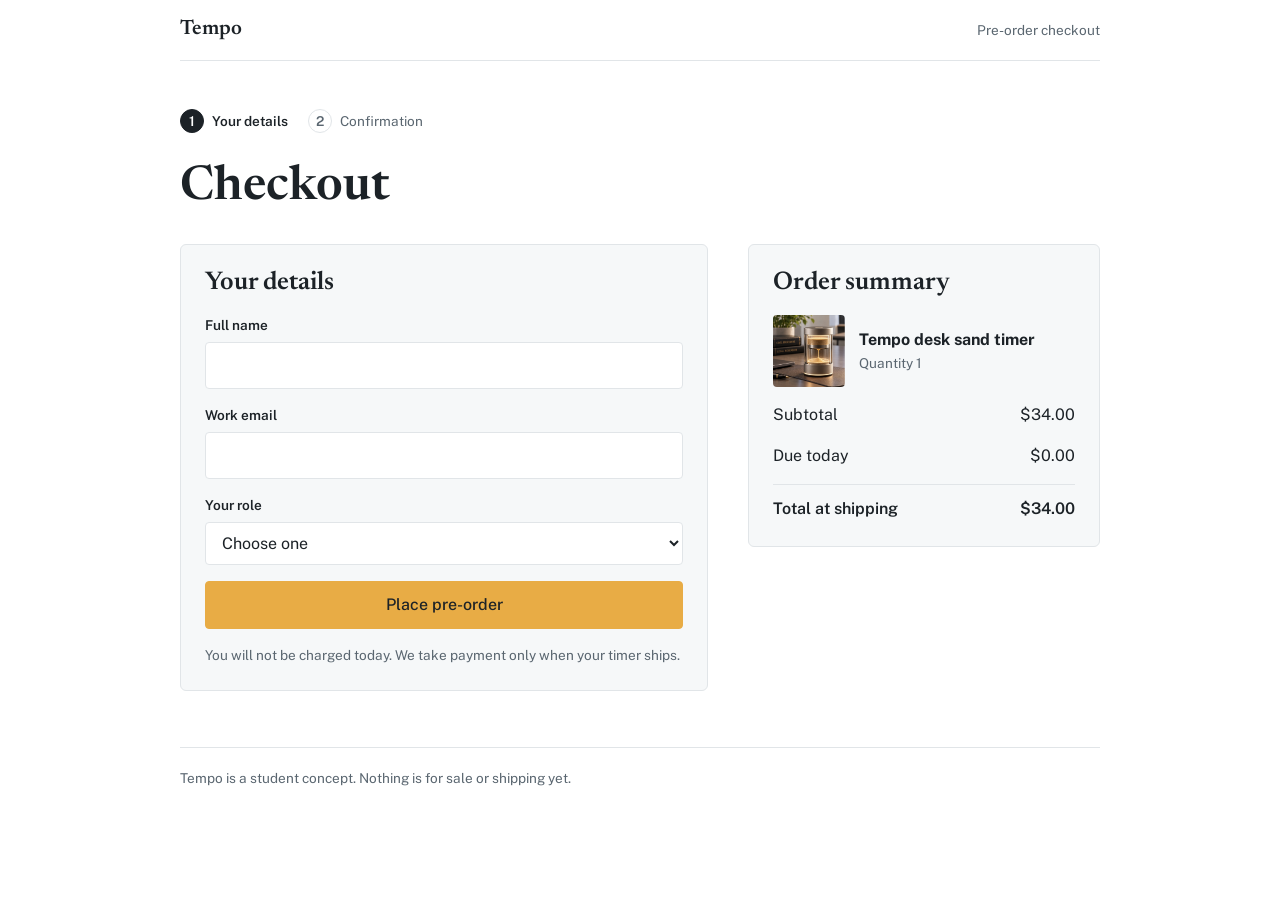
==== checkout.html @ 4ef8186d "Add files via upload" ====
<!doctype html>
<html lang="en">
<head>
<meta charset="utf-8">
<meta name="viewport" content="width=device-width, initial-scale=1">
<meta name="robots" content="noindex">
<title>Checkout | Tempo</title>
<link rel="icon" href="favicon.svg" type="image/svg+xml">
<link rel="stylesheet" href="https://fonts.googleapis.com/css2?family=Newsreader:wght@500;600&family=Public+Sans:wght@400;500;600&display=swap">
<link rel="stylesheet" href="styles.css">
<!-- ANALYTICS: paste your analytics snippet here. -->
</head>
<body data-page="checkout">
<div class="col">
  <nav>
    <a class="brand" href="index.html">Tempo</a>
    <span class="small">Pre-order checkout</span>
  </nav>

  <main class="tight">
    <ol class="progress" aria-label="Progress"><li data-n="1" aria-current="step">Your details</li><li data-n="2">Confirmation</li></ol>
    <h1 data-focus tabindex="-1">Checkout</h1>
    <div class="checkout">
      <form class="card" id="orderForm" novalidate>
        <h2>Your details</h2>
        <div class="field"><label for="name">Full name</label><input type="text" id="name" autocomplete="name" required></div>
        <div class="field"><label for="email">Work email</label><input type="email" id="email" autocomplete="email" required></div>
        <div class="field"><label for="role">Your role</label>
          <select id="role" required>
            <option value="">Choose one</option>
            <option>Paralegal</option>
            <option>Legal assistant</option>
            <option>Attorney</option>
            <option>Other law firm staff</option>
            <option>Something else</option>
          </select>
        </div>
        <p class="err" id="formErr" role="alert" hidden>Please fill in every field with a valid email.</p>
        <button class="btn" type="submit">Place pre-order</button>
        <p class="small">You will not be charged today. We take payment only when your timer ships.</p>
      </form>
      <aside class="summary" aria-label="Order summary">
        <h2>Order summary</h2>
        <div class="item"><img src="tempo-hero.jpg" width="72" height="72" alt=""><div><strong>Tempo desk sand timer</strong><div class="small">Quantity 1</div></div></div>
        <div class="line"><span>Subtotal</span><span>$34.00</span></div>
        <div class="line"><span>Due today</span><span>$0.00</span></div>
        <div class="line total"><span>Total at shipping</span><span>$34.00</span></div>
      </aside>
    </div>
  </main>

  <footer>Tempo is a student concept. Nothing is for sale or shipping yet.</footer>
</div>
<script src="site.js"></script>
</body>
</html>
---- styles.css ----
:root {
  --bg: #ffffff;
  --surface: #f6f8f9;
  --ink: #1c2227;
  --muted: #5a6670;
  --rule: #e1e5e8;
  --accent: #e8ac45;
  --accent-hover: #dd9f33;
  --tint: #fcf3df;
  --err: #b83c2b;
  --display: "Newsreader", Georgia, "Times New Roman", serif;
  --body: "Public Sans", system-ui, -apple-system, "Segoe UI", Arial, sans-serif;
  color-scheme: light;
}
* { box-sizing: border-box; }
html { -webkit-text-size-adjust: 100%; }
body {
  margin: 0;
  background: var(--bg); color: var(--ink);
  font-family: var(--body); font-size: 16px; line-height: 1.55;
  padding: 0 16px 48px;
}
[hidden] { display: none !important; }
.col { max-width: 920px; margin: 0 auto; }
h1, h2, h3 { font-family: var(--display); font-weight: 600; line-height: 1.15; margin: 0; text-wrap: balance; }
h1 { font-size: clamp(2rem, 5vw, 3rem); }
h2 { font-size: 1.6rem; }
h3 { font-size: 1.2rem; }
p { margin: 0; max-width: 62ch; }
a { color: var(--ink); }
.muted { color: var(--muted); }
.small { font-size: .85rem; color: var(--muted); }
.label { font-size: .75rem; letter-spacing: .08em; text-transform: uppercase; color: var(--muted); font-weight: 600; }
[tabindex="-1"]:focus { outline: none; }
:focus-visible { outline: 2px solid var(--ink); outline-offset: 2px; }

nav { display: flex; align-items: center; justify-content: space-between; gap: 16px; padding-block: 14px; border-bottom: 1px solid var(--rule); position: sticky; top: 0; background: var(--bg); z-index: 5; }
nav .brand { font-family: var(--display); font-weight: 600; font-size: 1.3rem; text-decoration: none; }
.btn { display: inline-block; background: var(--accent); color: var(--ink); border: 1px solid var(--accent); border-radius: 4px; padding: 11px 20px; font: inherit; font-weight: 500; text-decoration: none; cursor: pointer; }
.btn.alt { background: transparent; color: var(--ink); border-color: var(--rule); }
.btn:hover { background: var(--accent-hover); border-color: var(--accent-hover); }
.btn.alt:hover { background: var(--surface); border-color: var(--rule); }
.btn[disabled] { opacity: .4; cursor: default; }

main { display: flex; flex-direction: column; gap: 72px; padding-top: 48px; }
.hero { display: grid; grid-template-columns: minmax(0, 1.1fr) minmax(0, .9fr); gap: 40px; align-items: center; }
.hero .text { display: flex; flex-direction: column; gap: 18px; min-width: 0; }
.price { display: flex; align-items: baseline; gap: 12px; }
.price strong { font-family: var(--display); font-size: 2rem; font-weight: 600; }
.shot { margin: 0; border: 1px solid var(--rule); border-radius: 6px; overflow: hidden; background: var(--surface); box-shadow: 0 14px 34px rgba(60, 70, 80, .12); }
.shot img { display: block; width: 100%; height: auto; }
.cols3 { display: grid; grid-template-columns: repeat(3, minmax(0, 1fr)); gap: 28px; }
.cols3 > div { display: flex; flex-direction: column; gap: 8px; min-width: 0; }
section.block { display: flex; flex-direction: column; gap: 20px; border-top: 1px solid var(--rule); padding-top: 32px; }
ol.steps { margin: 0; padding-left: 1.3em; display: flex; flex-direction: column; gap: 8px; max-width: 58ch; }
details { border-top: 1px solid var(--rule); padding-block: 12px; max-width: 62ch; }
details:last-of-type { border-bottom: 1px solid var(--rule); }
summary { cursor: pointer; font-weight: 500; }
details p { margin-top: 8px; color: var(--muted); }
.buy { display: flex; flex-wrap: wrap; align-items: center; gap: 16px; }

.checkout { display: grid; grid-template-columns: minmax(0, 1.2fr) minmax(0, .8fr); gap: 40px; align-items: start; }
form.card, .summary, .notice { background: var(--surface); border: 1px solid var(--rule); border-radius: 6px; padding: 24px; display: flex; flex-direction: column; gap: 16px; min-width: 0; }
.notice { gap: 12px; }
.field { display: flex; flex-direction: column; gap: 6px; }
.field label, .field .lab { font-size: .85rem; font-weight: 600; }
input[type="text"], input[type="email"], select, textarea { font: inherit; color: var(--ink); background: var(--bg); border: 1px solid var(--rule); border-radius: 4px; padding: 10px 12px; width: 100%; }
textarea { min-height: 84px; resize: vertical; }
.line { display: flex; justify-content: space-between; gap: 16px; }
.line.total { border-top: 1px solid var(--rule); padding-top: 12px; font-weight: 600; }
.item { display: flex; gap: 14px; align-items: center; }
.item img { width: 56px; height: 56px; object-fit: cover; object-position: 63% 50%; border-radius: 4px; flex: none; }
.err { color: var(--err); font-size: .85rem; }

.score { display: flex; flex-wrap: wrap; gap: 6px; }
.score label { cursor: pointer; }
.score input { position: absolute; opacity: 0; pointer-events: none; }
.score span { display: grid; place-items: center; width: 40px; height: 40px; border: 1px solid var(--rule); border-radius: 4px; background: var(--bg); }
.score input:checked + span { background: var(--ink); color: var(--bg); border-color: var(--ink); }
.score input:focus-visible + span { outline: 2px solid var(--ink); outline-offset: 2px; }

table { border-collapse: collapse; width: 100%; font-variant-numeric: tabular-nums; }
th, td { text-align: left; padding: 8px 12px; border-bottom: 1px solid var(--rule); }
th { font-size: .75rem; letter-spacing: .06em; text-transform: uppercase; color: var(--muted); }
.scroll { overflow-x: auto; }
.row { display: flex; flex-wrap: wrap; gap: 8px; }
ul.plain { margin: 0; padding-left: 1.1em; display: flex; flex-direction: column; gap: 6px; }

footer { margin-top: 56px; padding-top: 20px; border-top: 1px solid var(--rule); font-size: .85rem; color: var(--muted); }

@media (max-width: 720px) {
  .hero, .checkout { grid-template-columns: minmax(0, 1fr); gap: 24px; }
  .cols3 { grid-template-columns: minmax(0, 1fr); gap: 20px; }
  main { gap: 48px; padding-top: 28px; }
  .shot { order: -1; }
}

/* additions */
.announce { background: var(--tint); color: var(--ink); text-align: center; font-size: .85rem; padding: 8px 16px; margin-inline: -16px; border-bottom: 1px solid #f1e2bd; }
.navlinks { display: flex; align-items: center; gap: 22px; }
.navlink { font-size: .9rem; text-decoration: none; color: var(--muted); }
.navlink:hover { color: var(--ink); }
.lead { font-size: 1.1rem; }
ul.checks { list-style: none; margin: 0; padding: 0; display: flex; flex-direction: column; gap: 8px; }
ul.checks li { display: flex; gap: 10px; align-items: flex-start; }
ul.checks svg, .icon svg { fill: none; stroke: currentColor; stroke-width: 1.8; stroke-linecap: round; stroke-linejoin: round; }
ul.checks svg { width: 20px; height: 20px; flex: none; margin-top: 2px; }
.buybox { display: flex; flex-wrap: wrap; align-items: center; justify-content: space-between; gap: 14px 20px; border: 1px solid var(--rule); background: var(--surface); border-radius: 6px; padding: 16px 18px; max-width: 460px; }
.btn.big { padding: 13px 24px; font-size: 1.02rem; }
.icon { display: grid; place-items: center; width: 44px; height: 44px; border: 1px solid var(--rule); border-radius: 6px; background: var(--surface); }
.icon svg { width: 24px; height: 24px; }
ol.stepcards { list-style: none; margin: 0; padding: 0; display: grid; grid-template-columns: repeat(3, minmax(0, 1fr)); gap: 16px; }
ol.stepcards li { background: var(--surface); border: 1px solid var(--rule); border-radius: 6px; padding: 20px; display: flex; flex-direction: column; gap: 8px; min-width: 0; }
.stepcards .n { font-family: var(--display); font-size: 1.8rem; font-weight: 600; line-height: 1; }
dl.specs { display: grid; grid-template-columns: minmax(0, 11rem) minmax(0, 1fr); margin: 0; max-width: 620px; }
dl.specs dt, dl.specs dd { margin: 0; padding: 12px 0; border-top: 1px solid var(--rule); }
dl.specs dt { color: var(--muted); }
dl.specs dt:nth-last-of-type(1), dl.specs dd:last-of-type { border-bottom: 1px solid var(--rule); }
.band { background: var(--tint); color: var(--ink); border: 1px solid #f1e2bd; border-radius: 6px; padding: 36px; display: flex; flex-wrap: wrap; align-items: center; justify-content: space-between; gap: 20px 32px; }
.band p { margin-top: 6px; color: var(--muted); }
.band .btn { background: var(--ink); color: var(--bg); border-color: var(--ink); }
.band .btn:hover { background: #2d363d; border-color: #2d363d; }
.sticky-cta { display: none; }
.progress { list-style: none; margin: 0; padding: 0; display: flex; gap: 20px; font-size: .85rem; color: var(--muted); }
.progress li { display: flex; align-items: center; gap: 8px; }
.progress li::before { content: attr(data-n); display: grid; place-items: center; width: 22px; height: 22px; border: 1px solid var(--rule); border-radius: 50%; font-weight: 600; }
.progress li[aria-current="step"] { color: var(--ink); font-weight: 600; }
.progress li[aria-current="step"]::before { background: var(--ink); color: var(--bg); border-color: var(--ink); }
.item img { width: 72px; height: 72px; }
.status { display: flex; gap: 14px; align-items: flex-start; }
.status .icon { flex: none; }
html { scroll-behavior: smooth; scroll-padding-top: 72px; }
@media (prefers-reduced-motion: reduce) { html { scroll-behavior: auto; } }

@media (max-width: 720px) {
  .navlink { display: none; }
  ol.stepcards { grid-template-columns: minmax(0, 1fr); }
  .band { padding: 24px; }
  body.has-sticky { padding-bottom: 88px; }
  .sticky-cta { display: flex; align-items: center; justify-content: space-between; gap: 12px; position: fixed; left: 0; right: 0; bottom: 0; background: var(--surface); border-top: 1px solid var(--rule); padding: 10px 16px calc(10px + env(safe-area-inset-bottom, 0px)); z-index: 6; }
}

main.tight { gap: 28px; }
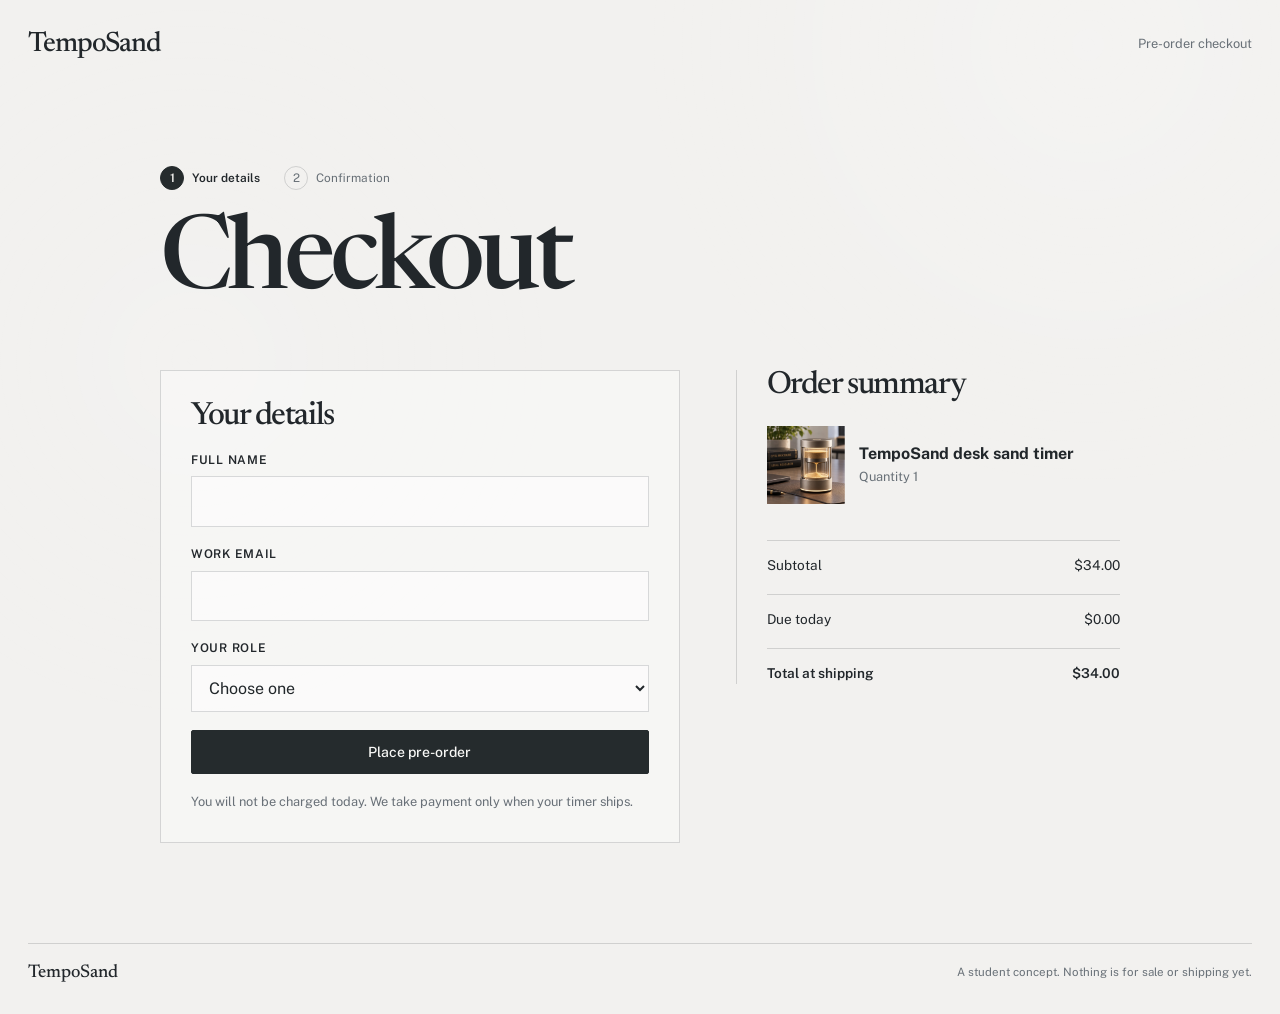
==== commit d520d632: "revision 2" ====
--- a/checkout.html
+++ b/checkout.html
@@ -4,20 +4,20 @@
 <meta charset="utf-8">
 <meta name="viewport" content="width=device-width, initial-scale=1">
 <meta name="robots" content="noindex">
-<title>Checkout | Tempo</title>
+<title>Pre-order TempoSand | Checkout</title>
 <link rel="icon" href="favicon.svg" type="image/svg+xml">
 <link rel="stylesheet" href="https://fonts.googleapis.com/css2?family=Newsreader:wght@500;600&family=Public+Sans:wght@400;500;600&display=swap">
 <link rel="stylesheet" href="styles.css">
 <!-- ANALYTICS: paste your analytics snippet here. -->
 </head>
 <body data-page="checkout">
-<div class="col">
-  <nav>
-    <a class="brand" href="index.html">Tempo</a>
+<div class="site-shell interior-shell">
+  <header class="site-header">
+    <a class="brand" href="index.html">TempoSand</a>
     <span class="small">Pre-order checkout</span>
-  </nav>
+  </header>
 
-  <main class="tight">
+  <main class="interior-main">
     <ol class="progress" aria-label="Progress"><li data-n="1" aria-current="step">Your details</li><li data-n="2">Confirmation</li></ol>
     <h1 data-focus tabindex="-1">Checkout</h1>
     <div class="checkout">
@@ -36,12 +36,12 @@
           </select>
         </div>
         <p class="err" id="formErr" role="alert" hidden>Please fill in every field with a valid email.</p>
-        <button class="btn" type="submit">Place pre-order</button>
+        <button class="btn btn-dark" type="submit">Place pre-order</button>
         <p class="small">You will not be charged today. We take payment only when your timer ships.</p>
       </form>
       <aside class="summary" aria-label="Order summary">
         <h2>Order summary</h2>
-        <div class="item"><img src="tempo-hero.jpg" width="72" height="72" alt=""><div><strong>Tempo desk sand timer</strong><div class="small">Quantity 1</div></div></div>
+        <div class="item"><img src="tempo-hero.jpg" width="72" height="72" alt=""><div><strong>TempoSand desk sand timer</strong><div class="small">Quantity 1</div></div></div>
         <div class="line"><span>Subtotal</span><span>$34.00</span></div>
         <div class="line"><span>Due today</span><span>$0.00</span></div>
         <div class="line total"><span>Total at shipping</span><span>$34.00</span></div>
@@ -49,7 +49,7 @@
     </div>
   </main>
 
-  <footer>Tempo is a student concept. Nothing is for sale or shipping yet.</footer>
+  <footer><span>TempoSand</span><span>A student concept. Nothing is for sale or shipping yet.</span></footer>
 </div>
 <script src="site.js"></script>
 </body>
--- a/styles.css
+++ b/styles.css
@@ -1,143 +1,187 @@
 :root {
-  --bg: #ffffff;
-  --surface: #f6f8f9;
-  --ink: #1c2227;
-  --muted: #5a6670;
-  --rule: #e1e5e8;
-  --accent: #e8ac45;
-  --accent-hover: #dd9f33;
-  --tint: #fcf3df;
-  --err: #b83c2b;
+  --paper: #f2f1ef;
+  --paper-deep: #e7e7e4;
+  --ink: #22272b;
+  --muted: #687077;
+  --rule: rgba(34, 39, 43, .16);
+  --dark: #252b2d;
   --display: "Newsreader", Georgia, "Times New Roman", serif;
-  --body: "Public Sans", system-ui, -apple-system, "Segoe UI", Arial, sans-serif;
+  --body: "Public Sans", system-ui, -apple-system, "Segoe UI", sans-serif;
   color-scheme: light;
 }
+
 * { box-sizing: border-box; }
-html { -webkit-text-size-adjust: 100%; }
-body {
-  margin: 0;
-  background: var(--bg); color: var(--ink);
-  font-family: var(--body); font-size: 16px; line-height: 1.55;
-  padding: 0 16px 48px;
-}
+html { -webkit-text-size-adjust: 100%; scroll-behavior: smooth; scroll-padding-top: 88px; }
+body { margin: 0; background: var(--paper); color: var(--ink); font: 400 16px/1.55 var(--body); }
+body::before { content: ""; position: fixed; inset: 0; pointer-events: none; opacity: .2; background: radial-gradient(circle at 85% 5%, rgba(255,255,255,.92), transparent 32%), radial-gradient(circle at 15% 40%, rgba(255,255,255,.45), transparent 30%); }
 [hidden] { display: none !important; }
-.col { max-width: 920px; margin: 0 auto; }
-h1, h2, h3 { font-family: var(--display); font-weight: 600; line-height: 1.15; margin: 0; text-wrap: balance; }
-h1 { font-size: clamp(2rem, 5vw, 3rem); }
-h2 { font-size: 1.6rem; }
-h3 { font-size: 1.2rem; }
-p { margin: 0; max-width: 62ch; }
-a { color: var(--ink); }
-.muted { color: var(--muted); }
-.small { font-size: .85rem; color: var(--muted); }
-.label { font-size: .75rem; letter-spacing: .08em; text-transform: uppercase; color: var(--muted); font-weight: 600; }
+a { color: inherit; }
+p, h1, h2, h3, figure, dl, ol { margin: 0; }
+h1, h2, h3 { font-family: var(--display); font-weight: 500; line-height: .98; text-wrap: balance; }
+h1 { font-size: clamp(4rem, 8vw, 8rem); letter-spacing: -.055em; }
+h2 { font-size: clamp(3rem, 5.6vw, 6rem); letter-spacing: -.045em; }
+h3 { font-size: 1.7rem; letter-spacing: -.02em; }
+button, input, select, textarea { font: inherit; }
+:focus-visible { outline: 2px solid var(--ink); outline-offset: 4px; }
 [tabindex="-1"]:focus { outline: none; }
-:focus-visible { outline: 2px solid var(--ink); outline-offset: 2px; }
 
-nav { display: flex; align-items: center; justify-content: space-between; gap: 16px; padding-block: 14px; border-bottom: 1px solid var(--rule); position: sticky; top: 0; background: var(--bg); z-index: 5; }
-nav .brand { font-family: var(--display); font-weight: 600; font-size: 1.3rem; text-decoration: none; }
-.btn { display: inline-block; background: var(--accent); color: var(--ink); border: 1px solid var(--accent); border-radius: 4px; padding: 11px 20px; font: inherit; font-weight: 500; text-decoration: none; cursor: pointer; }
-.btn.alt { background: transparent; color: var(--ink); border-color: var(--rule); }
-.btn:hover { background: var(--accent-hover); border-color: var(--accent-hover); }
-.btn.alt:hover { background: var(--surface); border-color: var(--rule); }
-.btn[disabled] { opacity: .4; cursor: default; }
+.site-shell { width: min(100% - 56px, 1440px); margin-inline: auto; position: relative; }
+.site-header { min-height: 88px; display: flex; align-items: center; justify-content: space-between; gap: 24px; position: relative; z-index: 2; }
+.brand { font: 500 1.75rem/1 var(--display); letter-spacing: -.04em; text-decoration: none; }
+nav { display: flex; align-items: center; gap: clamp(18px, 2.6vw, 42px); }
+nav a:not(.btn) { font-size: .82rem; color: var(--muted); text-decoration: none; }
+nav a:not(.btn):hover { color: var(--ink); }
+.btn { display: inline-flex; align-items: center; justify-content: center; gap: 14px; border: 1px solid var(--dark); border-radius: 2px; padding: 14px 20px; color: var(--ink); font: 500 .88rem/1 var(--body); text-decoration: none; cursor: pointer; transition: background .2s ease, color .2s ease, transform .2s ease; }
+.btn:hover { transform: translateY(-1px); }
+.btn-small { padding: 12px 18px; }
+.btn-large { min-width: 232px; padding: 17px 20px; }
+.btn-dark { background: var(--dark); color: #f8f8f6; border-color: var(--dark); }
+.btn-dark:hover { background: #101415; color: #fff; }
+.btn.alt { background: transparent; border-color: var(--rule); }
 
-main { display: flex; flex-direction: column; gap: 72px; padding-top: 48px; }
-.hero { display: grid; grid-template-columns: minmax(0, 1.1fr) minmax(0, .9fr); gap: 40px; align-items: center; }
-.hero .text { display: flex; flex-direction: column; gap: 18px; min-width: 0; }
-.price { display: flex; align-items: baseline; gap: 12px; }
-.price strong { font-family: var(--display); font-size: 2rem; font-weight: 600; }
-.shot { margin: 0; border: 1px solid var(--rule); border-radius: 6px; overflow: hidden; background: var(--surface); box-shadow: 0 14px 34px rgba(60, 70, 80, .12); }
-.shot img { display: block; width: 100%; height: auto; }
-.cols3 { display: grid; grid-template-columns: repeat(3, minmax(0, 1fr)); gap: 28px; }
-.cols3 > div { display: flex; flex-direction: column; gap: 8px; min-width: 0; }
-section.block { display: flex; flex-direction: column; gap: 20px; border-top: 1px solid var(--rule); padding-top: 32px; }
-ol.steps { margin: 0; padding-left: 1.3em; display: flex; flex-direction: column; gap: 8px; max-width: 58ch; }
-details { border-top: 1px solid var(--rule); padding-block: 12px; max-width: 62ch; }
-details:last-of-type { border-bottom: 1px solid var(--rule); }
-summary { cursor: pointer; font-weight: 500; }
-details p { margin-top: 8px; color: var(--muted); }
-.buy { display: flex; flex-wrap: wrap; align-items: center; gap: 16px; }
+main { display: flex; flex-direction: column; gap: clamp(92px, 13vw, 190px); }
+.hero { min-height: min(780px, calc(100vh - 88px)); display: grid; grid-template-columns: minmax(0, .91fr) minmax(0, 1.09fr); align-items: center; gap: clamp(32px, 7vw, 112px); padding: 48px 0 86px; }
+.hero-copy { display: flex; flex-direction: column; align-items: flex-start; gap: 28px; position: relative; z-index: 1; }
+.eyebrow { color: var(--muted); font-size: .68rem; font-weight: 600; letter-spacing: .16em; line-height: 1.2; text-transform: uppercase; }
+.hero-copy h1 { max-width: 7.2ch; }
+.hero-lede { max-width: 35ch; color: #4e575d; font-size: clamp(1rem, 1.5vw, 1.18rem); line-height: 1.65; }
+.hero-purchase { display: flex; align-items: center; flex-wrap: wrap; gap: 26px; margin-top: 8px; }
+.price-lockup { display: flex; align-items: center; gap: 16px; }
+.price { font: 400 2.9rem/.9 var(--display); letter-spacing: -.05em; }
+.price-note { border-left: 1px solid var(--rule); padding-left: 16px; color: var(--muted); font-size: .76rem; line-height: 1.45; }
+.hero-note { display: flex; align-items: center; gap: 10px; margin-top: 2px; color: var(--muted); font-size: .75rem; }
+.status-dot { width: 6px; height: 6px; border-radius: 50%; background: #b68b4d; }
+.product-stage { min-width: 0; position: relative; align-self: stretch; display: flex; align-items: center; justify-content: center; isolation: isolate; }
+.product-stage::before { content: ""; position: absolute; z-index: -1; width: 88%; aspect-ratio: 1; border-radius: 50%; background: radial-gradient(circle, rgba(255,255,255,.92) 0, rgba(255,255,255,.43) 44%, rgba(255,255,255,0) 70%); }
+.product-stage img { display: block; width: min(100%, 650px); height: auto; border-radius: 1px; box-shadow: 0 26px 65px rgba(49, 54, 55, .15); }
+.stage-kicker { position: absolute; top: 8%; left: 5%; z-index: 1; color: rgba(34,39,43,.56); font-size: .68rem; font-weight: 600; letter-spacing: .12em; text-transform: uppercase; }
+.stage-kicker span { padding-inline: 8px; color: rgba(34,39,43,.3); }
+.product-stage figcaption { position: absolute; right: 2%; bottom: 8%; color: rgba(34,39,43,.58); font: 400 1rem/1 var(--display); font-style: italic; }
 
-.checkout { display: grid; grid-template-columns: minmax(0, 1.2fr) minmax(0, .8fr); gap: 40px; align-items: start; }
-form.card, .summary, .notice { background: var(--surface); border: 1px solid var(--rule); border-radius: 6px; padding: 24px; display: flex; flex-direction: column; gap: 16px; min-width: 0; }
-.notice { gap: 12px; }
-.field { display: flex; flex-direction: column; gap: 6px; }
-.field label, .field .lab { font-size: .85rem; font-weight: 600; }
-input[type="text"], input[type="email"], select, textarea { font: inherit; color: var(--ink); background: var(--bg); border: 1px solid var(--rule); border-radius: 4px; padding: 10px 12px; width: 100%; }
-textarea { min-height: 84px; resize: vertical; }
-.line { display: flex; justify-content: space-between; gap: 16px; }
-.line.total { border-top: 1px solid var(--rule); padding-top: 12px; font-weight: 600; }
-.item { display: flex; gap: 14px; align-items: center; }
-.item img { width: 56px; height: 56px; object-fit: cover; object-position: 63% 50%; border-radius: 4px; flex: none; }
-.err { color: var(--err); font-size: .85rem; }
+.intro-band { display: grid; grid-template-columns: minmax(160px, .5fr) minmax(0, 1fr); gap: 32px; border-top: 1px solid var(--rule); padding-top: 26px; }
+.intro-statement { max-width: 27ch; font: 400 clamp(2rem, 3.8vw, 4.2rem)/1.08 var(--display); letter-spacing: -.04em; }
+.section { border-top: 1px solid var(--rule); padding-top: 26px; }
+.section-split, .detail-section, .faq-section { display: grid; grid-template-columns: minmax(190px, .48fr) minmax(0, 1fr); gap: clamp(32px, 8vw, 128px); }
+.section-heading { display: flex; flex-direction: column; align-items: flex-start; gap: 22px; }
+.section-heading h2 { max-width: 8.2ch; }
+.steps { list-style: none; padding: 0; display: flex; flex-direction: column; }
+.steps li { display: grid; grid-template-columns: 70px minmax(0, 1fr); gap: 24px; align-items: start; padding: 26px 0; border-top: 1px solid var(--rule); }
+.steps li:first-child { padding-top: 0; border-top: 0; }
+.step-number { color: var(--muted); font-size: .7rem; letter-spacing: .12em; }
+.steps h3 { margin-bottom: 8px; }
+.steps p { max-width: 38ch; color: var(--muted); }
+.detail-grid { display: grid; grid-template-columns: minmax(0, .8fr) minmax(300px, 1fr); gap: clamp(32px, 8vw, 120px); align-items: start; }
+.detail-lede { max-width: 30ch; font: 400 clamp(1.45rem, 2.3vw, 2.25rem)/1.14 var(--display); letter-spacing: -.025em; }
+.specs { display: flex; flex-direction: column; }
+.specs div { display: grid; grid-template-columns: minmax(120px, .65fr) minmax(0, 1fr); gap: 24px; padding: 15px 0; border-top: 1px solid var(--rule); }
+.specs div:last-child { border-bottom: 1px solid var(--rule); }
+.specs dt { color: var(--muted); font-size: .74rem; letter-spacing: .08em; text-transform: uppercase; }
+.specs dd { margin: 0; font-size: .92rem; }
+.quiet-section { padding: clamp(36px, 6vw, 80px) 0; border-top: 0; background: #dfe1df; margin-inline: calc((100% - 100vw) / 2); padding-inline: max(28px, calc((100vw - 1328px) / 2)); }
+.quiet-section h2 { margin-top: 28px; max-width: 8ch; }
+.quiet-columns { display: grid; grid-template-columns: repeat(2, minmax(0, 1fr)); gap: clamp(24px, 8vw, 140px); max-width: 780px; margin: 52px 0 0 auto; }
+.quiet-columns p { max-width: 30ch; color: #566066; }
+.faq-section { padding-bottom: 12px; }
+.faq-list details { border-top: 1px solid var(--rule); padding: 20px 0; }
+.faq-list details:last-child { border-bottom: 1px solid var(--rule); }
+summary { display: flex; justify-content: space-between; gap: 24px; cursor: pointer; list-style: none; font: 400 1.35rem/1.2 var(--display); }
+summary::-webkit-details-marker { display: none; }
+summary::after { content: "+"; color: var(--muted); font: 400 1.4rem/1 var(--body); }
+details[open] summary::after { content: "−"; }
+.faq-list details p { max-width: 46ch; padding-top: 14px; color: var(--muted); }
+.final-cta { display: flex; align-items: end; justify-content: space-between; gap: 32px; padding: clamp(30px, 5vw, 68px) 0 0; border-top: 1px solid var(--rule); }
+.final-cta h2 { max-width: 9ch; margin-top: 20px; }
+.final-cta-action { display: flex; flex-direction: column; align-items: flex-end; gap: 20px; }
+.final-cta-action > span { display: flex; align-items: baseline; gap: 12px; }
+.final-cta-action strong { font: 400 2.5rem/1 var(--display); }
+.final-cta-action small { color: var(--muted); font-size: .76rem; }
+footer { display: flex; justify-content: space-between; gap: 20px; margin-top: 100px; padding: 20px 0 32px; border-top: 1px solid var(--rule); color: var(--muted); font-size: .72rem; }
+footer span:first-child { color: var(--ink); font: 500 1.15rem/1 var(--display); }
+.sticky-cta { display: none; }
 
-.score { display: flex; flex-wrap: wrap; gap: 6px; }
+/* Shared interior-page styles */
+.interior-shell { min-height: 100vh; }
+.interior-main { max-width: 960px; margin: 0 auto; padding: 78px 0 0; gap: 0; }
+.interior-main h1 { max-width: 8ch; margin-top: 24px; }
+.small { color: var(--muted); font-size: .8rem; }
+.progress { list-style: none; display: flex; gap: 24px; padding: 0; margin: 0; color: var(--muted); font-size: .74rem; }
+.progress li { display: flex; align-items: center; gap: 8px; }
+.progress li::before { content: attr(data-n); display: grid; place-items: center; width: 22px; height: 22px; border: 1px solid var(--rule); border-radius: 50%; }
+.progress li[aria-current="step"] { color: var(--ink); font-weight: 600; }
+.progress li[aria-current="step"]::before { background: var(--dark); border-color: var(--dark); color: var(--paper); }
+.checkout { display: grid; grid-template-columns: minmax(0, 1.15fr) minmax(260px, .85fr); gap: 56px; align-items: start; margin-top: 56px; }
+form.card, .summary, .notice { display: flex; flex-direction: column; gap: 18px; min-width: 0; }
+form.card { padding: 30px; background: rgba(255,255,255,.34); border: 1px solid var(--rule); }
+.summary { padding-left: 30px; border-left: 1px solid var(--rule); }
+.summary h2, form.card h2, .notice h2 { font-size: 2rem; }
+.field { display: flex; flex-direction: column; gap: 7px; }
+.field label, .field .lab { font-size: .75rem; font-weight: 600; letter-spacing: .06em; text-transform: uppercase; }
+input[type="text"], input[type="email"], select, textarea { width: 100%; border: 1px solid var(--rule); border-radius: 0; padding: 12px 13px; background: rgba(255,255,255,.48); color: var(--ink); }
+textarea { min-height: 100px; resize: vertical; }
+.err { color: #a53e34; font-size: .82rem; }
+.line { display: flex; justify-content: space-between; gap: 20px; padding-top: 14px; border-top: 1px solid var(--rule); font-size: .85rem; }
+.line.total { font-weight: 600; }
+.item { display: flex; gap: 14px; align-items: center; margin: 6px 0 18px; }
+.item img { width: 78px; height: 78px; object-fit: cover; flex: none; }
+.row { display: flex; flex-wrap: wrap; gap: 12px; }
+.notice { border-top: 1px solid var(--rule); padding-top: 26px; }
+.status { display: grid; grid-template-columns: auto minmax(0, 1fr); gap: 18px; align-items: start; }
+.status .icon { display: grid; place-items: center; width: 40px; height: 40px; border: 1px solid var(--rule); }
+.status .icon svg { width: 22px; height: 22px; fill: none; stroke: currentColor; stroke-width: 1.5; stroke-linecap: round; stroke-linejoin: round; }
+.score { display: flex; flex-wrap: wrap; gap: 5px; }
 .score label { cursor: pointer; }
 .score input { position: absolute; opacity: 0; pointer-events: none; }
-.score span { display: grid; place-items: center; width: 40px; height: 40px; border: 1px solid var(--rule); border-radius: 4px; background: var(--bg); }
-.score input:checked + span { background: var(--ink); color: var(--bg); border-color: var(--ink); }
-.score input:focus-visible + span { outline: 2px solid var(--ink); outline-offset: 2px; }
+.score span { display: grid; place-items: center; width: 38px; height: 38px; border: 1px solid var(--rule); background: transparent; }
+.score input:checked + span { background: var(--dark); border-color: var(--dark); color: var(--paper); }
+.score input:focus-visible + span { outline: 2px solid var(--ink); outline-offset: 3px; }
+.scroll { overflow-x: auto; }
+table { width: 100%; border-collapse: collapse; font-variant-numeric: tabular-nums; }
+th, td { padding: 12px 14px; border-bottom: 1px solid var(--rule); text-align: left; }
+th { color: var(--muted); font-size: .7rem; letter-spacing: .08em; text-transform: uppercase; }
+ul.plain { margin: 0; padding-left: 1.2em; display: flex; flex-direction: column; gap: 8px; }
 
-table { border-collapse: collapse; width: 100%; font-variant-numeric: tabular-nums; }
-th, td { text-align: left; padding: 8px 12px; border-bottom: 1px solid var(--rule); }
-th { font-size: .75rem; letter-spacing: .06em; text-transform: uppercase; color: var(--muted); }
-.scroll { overflow-x: auto; }
-.row { display: flex; flex-wrap: wrap; gap: 8px; }
-ul.plain { margin: 0; padding-left: 1.1em; display: flex; flex-direction: column; gap: 6px; }
-
-footer { margin-top: 56px; padding-top: 20px; border-top: 1px solid var(--rule); font-size: .85rem; color: var(--muted); }
-
-@media (max-width: 720px) {
-  .hero, .checkout { grid-template-columns: minmax(0, 1fr); gap: 24px; }
-  .cols3 { grid-template-columns: minmax(0, 1fr); gap: 20px; }
-  main { gap: 48px; padding-top: 28px; }
-  .shot { order: -1; }
+@media (max-width: 800px) {
+  .site-shell { width: min(100% - 36px, 620px); }
+  .site-header { min-height: 72px; }
+  nav a:not(.btn) { display: none; }
+  .hero { min-height: auto; grid-template-columns: 1fr; gap: 46px; padding: 54px 0 0; }
+  .hero-copy { order: 1; }
+  .product-stage { order: 0; min-height: 420px; }
+  .product-stage img { width: min(100%, 520px); }
+  .stage-kicker { top: 4%; left: 2%; }
+  .product-stage figcaption { right: 2%; bottom: 3%; }
+  h1 { font-size: clamp(3.6rem, 15vw, 6.2rem); }
+  .intro-band, .section-split, .detail-section, .faq-section { grid-template-columns: 1fr; gap: 38px; }
+  .section-heading h2 { max-width: 10ch; }
+  .detail-grid { grid-template-columns: 1fr; gap: 40px; }
+  .detail-lede { max-width: 22ch; }
+  .quiet-columns { margin: 44px 0 0; }
+  .final-cta { align-items: start; flex-direction: column; }
+  .final-cta-action { align-items: flex-start; }
+  footer { flex-direction: column; gap: 10px; margin-top: 72px; }
+  .sticky-cta { display: flex; position: fixed; z-index: 8; right: 0; bottom: 0; left: 0; align-items: center; justify-content: space-between; gap: 16px; padding: 11px 18px calc(11px + env(safe-area-inset-bottom)); background: rgba(242,241,239,.95); border-top: 1px solid var(--rule); backdrop-filter: blur(12px); }
+  .sticky-cta > div { display: flex; align-items: baseline; gap: 10px; }
+  .sticky-cta strong { font: 400 1.7rem/1 var(--display); }
+  .sticky-cta span { color: var(--muted); font-size: .7rem; }
+  body.has-sticky { padding-bottom: 78px; }
+  .interior-main { padding-top: 52px; }
+  .checkout { grid-template-columns: 1fr; gap: 44px; margin-top: 40px; }
+  .summary { padding: 28px 0 0; border-top: 1px solid var(--rule); border-left: 0; }
 }
 
-/* additions */
-.announce { background: var(--tint); color: var(--ink); text-align: center; font-size: .85rem; padding: 8px 16px; margin-inline: -16px; border-bottom: 1px solid #f1e2bd; }
-.navlinks { display: flex; align-items: center; gap: 22px; }
-.navlink { font-size: .9rem; text-decoration: none; color: var(--muted); }
-.navlink:hover { color: var(--ink); }
-.lead { font-size: 1.1rem; }
-ul.checks { list-style: none; margin: 0; padding: 0; display: flex; flex-direction: column; gap: 8px; }
-ul.checks li { display: flex; gap: 10px; align-items: flex-start; }
-ul.checks svg, .icon svg { fill: none; stroke: currentColor; stroke-width: 1.8; stroke-linecap: round; stroke-linejoin: round; }
-ul.checks svg { width: 20px; height: 20px; flex: none; margin-top: 2px; }
-.buybox { display: flex; flex-wrap: wrap; align-items: center; justify-content: space-between; gap: 14px 20px; border: 1px solid var(--rule); background: var(--surface); border-radius: 6px; padding: 16px 18px; max-width: 460px; }
-.btn.big { padding: 13px 24px; font-size: 1.02rem; }
-.icon { display: grid; place-items: center; width: 44px; height: 44px; border: 1px solid var(--rule); border-radius: 6px; background: var(--surface); }
-.icon svg { width: 24px; height: 24px; }
-ol.stepcards { list-style: none; margin: 0; padding: 0; display: grid; grid-template-columns: repeat(3, minmax(0, 1fr)); gap: 16px; }
-ol.stepcards li { background: var(--surface); border: 1px solid var(--rule); border-radius: 6px; padding: 20px; display: flex; flex-direction: column; gap: 8px; min-width: 0; }
-.stepcards .n { font-family: var(--display); font-size: 1.8rem; font-weight: 600; line-height: 1; }
-dl.specs { display: grid; grid-template-columns: minmax(0, 11rem) minmax(0, 1fr); margin: 0; max-width: 620px; }
-dl.specs dt, dl.specs dd { margin: 0; padding: 12px 0; border-top: 1px solid var(--rule); }
-dl.specs dt { color: var(--muted); }
-dl.specs dt:nth-last-of-type(1), dl.specs dd:last-of-type { border-bottom: 1px solid var(--rule); }
-.band { background: var(--tint); color: var(--ink); border: 1px solid #f1e2bd; border-radius: 6px; padding: 36px; display: flex; flex-wrap: wrap; align-items: center; justify-content: space-between; gap: 20px 32px; }
-.band p { margin-top: 6px; color: var(--muted); }
-.band .btn { background: var(--ink); color: var(--bg); border-color: var(--ink); }
-.band .btn:hover { background: #2d363d; border-color: #2d363d; }
-.sticky-cta { display: none; }
-.progress { list-style: none; margin: 0; padding: 0; display: flex; gap: 20px; font-size: .85rem; color: var(--muted); }
-.progress li { display: flex; align-items: center; gap: 8px; }
-.progress li::before { content: attr(data-n); display: grid; place-items: center; width: 22px; height: 22px; border: 1px solid var(--rule); border-radius: 50%; font-weight: 600; }
-.progress li[aria-current="step"] { color: var(--ink); font-weight: 600; }
-.progress li[aria-current="step"]::before { background: var(--ink); color: var(--bg); border-color: var(--ink); }
-.item img { width: 72px; height: 72px; }
-.status { display: flex; gap: 14px; align-items: flex-start; }
-.status .icon { flex: none; }
-html { scroll-behavior: smooth; scroll-padding-top: 72px; }
-@media (prefers-reduced-motion: reduce) { html { scroll-behavior: auto; } }
-
-@media (max-width: 720px) {
-  .navlink { display: none; }
-  ol.stepcards { grid-template-columns: minmax(0, 1fr); }
-  .band { padding: 24px; }
-  body.has-sticky { padding-bottom: 88px; }
-  .sticky-cta { display: flex; align-items: center; justify-content: space-between; gap: 12px; position: fixed; left: 0; right: 0; bottom: 0; background: var(--surface); border-top: 1px solid var(--rule); padding: 10px 16px calc(10px + env(safe-area-inset-bottom, 0px)); z-index: 6; }
+@media (max-width: 520px) {
+  .hero-purchase { align-items: stretch; flex-direction: column; gap: 24px; width: 100%; }
+  .btn-large { width: 100%; }
+  .product-stage { min-height: 350px; }
+  .product-stage figcaption { font-size: .86rem; }
+  .quiet-columns { grid-template-columns: 1fr; gap: 20px; }
+  .steps li { grid-template-columns: 48px minmax(0, 1fr); gap: 14px; }
+  .specs div { grid-template-columns: 1fr; gap: 5px; }
+  .interior-main h1 { font-size: 4rem; }
+  form.card { padding: 22px; }
 }
 
-main.tight { gap: 28px; }
+@media (prefers-reduced-motion: reduce) {
+  html { scroll-behavior: auto; }
+  .btn { transition: none; }
+}
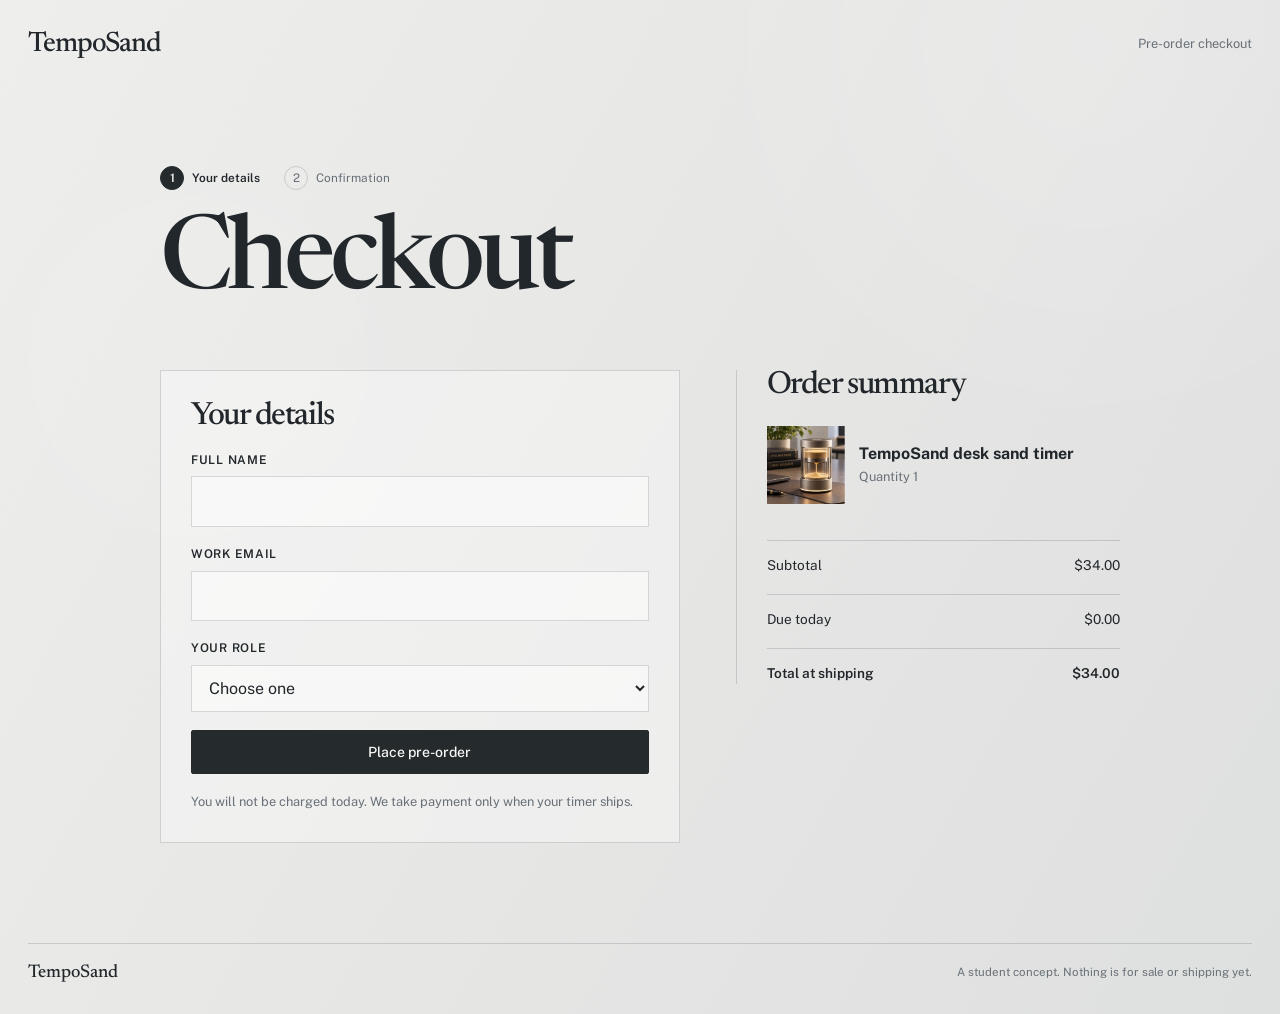
==== commit b507090a: "Fix TempoSand hero layout and stylesheet cache" ====
--- a/checkout.html
+++ b/checkout.html
@@ -7,7 +7,7 @@
 <title>Pre-order TempoSand | Checkout</title>
 <link rel="icon" href="favicon.svg" type="image/svg+xml">
 <link rel="stylesheet" href="https://fonts.googleapis.com/css2?family=Newsreader:wght@500;600&family=Public+Sans:wght@400;500;600&display=swap">
-<link rel="stylesheet" href="styles.css">
+<link rel="stylesheet" href="styles.css?v=3">
 <!-- ANALYTICS: paste your analytics snippet here. -->
 </head>
 <body data-page="checkout">
--- a/styles.css
+++ b/styles.css
@@ -12,7 +12,7 @@
 
 * { box-sizing: border-box; }
 html { -webkit-text-size-adjust: 100%; scroll-behavior: smooth; scroll-padding-top: 88px; }
-body { margin: 0; background: var(--paper); color: var(--ink); font: 400 16px/1.55 var(--body); }
+body { margin: 0; background: linear-gradient(120deg, #eeeeed 0%, #e6e6e5 52%, #dedfdf 100%); color: var(--ink); font: 400 16px/1.55 var(--body); }
 body::before { content: ""; position: fixed; inset: 0; pointer-events: none; opacity: .2; background: radial-gradient(circle at 85% 5%, rgba(255,255,255,.92), transparent 32%), radial-gradient(circle at 15% 40%, rgba(255,255,255,.45), transparent 30%); }
 [hidden] { display: none !important; }
 a { color: inherit; }
@@ -26,11 +26,18 @@
 [tabindex="-1"]:focus { outline: none; }
 
 .site-shell { width: min(100% - 56px, 1440px); margin-inline: auto; position: relative; }
-.site-header { min-height: 88px; display: flex; align-items: center; justify-content: space-between; gap: 24px; position: relative; z-index: 2; }
+.site-header { min-height: 88px; display: flex; align-items: center; justify-content: space-between; gap: 24px; position: relative; z-index: 3; }
 .brand { font: 500 1.75rem/1 var(--display); letter-spacing: -.04em; text-decoration: none; }
-nav { display: flex; align-items: center; gap: clamp(18px, 2.6vw, 42px); }
-nav a:not(.btn) { font-size: .82rem; color: var(--muted); text-decoration: none; }
-nav a:not(.btn):hover { color: var(--ink); }
+nav { display: flex; flex-direction: column; align-items: stretch; gap: 0; }
+.menu-toggle { display: flex; flex-direction: column; justify-content: center; gap: 6px; width: 42px; height: 42px; padding: 8px; border: 0; background: transparent; color: var(--ink); cursor: pointer; }
+.menu-toggle span { display: block; width: 100%; height: 1px; background: currentColor; transition: transform .2s ease, opacity .2s ease; }
+.menu-toggle[aria-expanded="true"] span:nth-child(1) { transform: translateY(7px) rotate(45deg); }
+.menu-toggle[aria-expanded="true"] span:nth-child(2) { opacity: 0; }
+.menu-toggle[aria-expanded="true"] span:nth-child(3) { transform: translateY(-7px) rotate(-45deg); }
+.site-menu { position: absolute; top: 74px; right: 0; width: min(290px, calc(100vw - 36px)); padding: 12px; border: 1px solid var(--rule); background: rgba(242,241,239,.96); box-shadow: 0 18px 45px rgba(34,39,43,.12); backdrop-filter: blur(12px); }
+.site-menu a:not(.btn) { display: block; padding: 12px 10px; color: var(--ink); font-size: .84rem; text-decoration: none; }
+.site-menu a:not(.btn):hover { background: rgba(255,255,255,.55); }
+.site-menu .btn { margin-top: 8px; }
 .btn { display: inline-flex; align-items: center; justify-content: center; gap: 14px; border: 1px solid var(--dark); border-radius: 2px; padding: 14px 20px; color: var(--ink); font: 500 .88rem/1 var(--body); text-decoration: none; cursor: pointer; transition: background .2s ease, color .2s ease, transform .2s ease; }
 .btn:hover { transform: translateY(-1px); }
 .btn-small { padding: 12px 18px; }
@@ -43,7 +50,7 @@
 .hero { min-height: min(780px, calc(100vh - 88px)); display: grid; grid-template-columns: minmax(0, .91fr) minmax(0, 1.09fr); align-items: center; gap: clamp(32px, 7vw, 112px); padding: 48px 0 86px; }
 .hero-copy { display: flex; flex-direction: column; align-items: flex-start; gap: 28px; position: relative; z-index: 1; }
 .eyebrow { color: var(--muted); font-size: .68rem; font-weight: 600; letter-spacing: .16em; line-height: 1.2; text-transform: uppercase; }
-.hero-copy h1 { max-width: 7.2ch; }
+.hero-copy h1 { max-width: 8.5ch; }
 .hero-lede { max-width: 35ch; color: #4e575d; font-size: clamp(1rem, 1.5vw, 1.18rem); line-height: 1.65; }
 .hero-purchase { display: flex; align-items: center; flex-wrap: wrap; gap: 26px; margin-top: 8px; }
 .price-lockup { display: flex; align-items: center; gap: 16px; }
@@ -53,10 +60,8 @@
 .status-dot { width: 6px; height: 6px; border-radius: 50%; background: #b68b4d; }
 .product-stage { min-width: 0; position: relative; align-self: stretch; display: flex; align-items: center; justify-content: center; isolation: isolate; }
 .product-stage::before { content: ""; position: absolute; z-index: -1; width: 88%; aspect-ratio: 1; border-radius: 50%; background: radial-gradient(circle, rgba(255,255,255,.92) 0, rgba(255,255,255,.43) 44%, rgba(255,255,255,0) 70%); }
-.product-stage img { display: block; width: min(100%, 650px); height: auto; border-radius: 1px; box-shadow: 0 26px 65px rgba(49, 54, 55, .15); }
-.stage-kicker { position: absolute; top: 8%; left: 5%; z-index: 1; color: rgba(34,39,43,.56); font-size: .68rem; font-weight: 600; letter-spacing: .12em; text-transform: uppercase; }
-.stage-kicker span { padding-inline: 8px; color: rgba(34,39,43,.3); }
-.product-stage figcaption { position: absolute; right: 2%; bottom: 8%; color: rgba(34,39,43,.58); font: 400 1rem/1 var(--display); font-style: italic; }
+.product-stage img { display: block; width: min(100%, 720px); max-height: min(720px, calc(100vh - 148px)); height: auto; object-fit: contain; border-radius: 0; box-shadow: 0 26px 65px rgba(49, 54, 55, .13); }
+.visually-hidden { position: absolute !important; width: 1px !important; height: 1px !important; padding: 0 !important; margin: -1px !important; overflow: hidden !important; clip: rect(0, 0, 0, 0) !important; white-space: nowrap !important; border: 0 !important; }
 
 .intro-band { display: grid; grid-template-columns: minmax(160px, .5fr) minmax(0, 1fr); gap: 32px; border-top: 1px solid var(--rule); padding-top: 26px; }
 .intro-statement { max-width: 27ch; font: 400 clamp(2rem, 3.8vw, 4.2rem)/1.08 var(--display); letter-spacing: -.04em; }
@@ -143,7 +148,7 @@
 @media (max-width: 800px) {
   .site-shell { width: min(100% - 36px, 620px); }
   .site-header { min-height: 72px; }
-  nav a:not(.btn) { display: none; }
+  .site-menu { top: 62px; }
   .hero { min-height: auto; grid-template-columns: 1fr; gap: 46px; padding: 54px 0 0; }
   .hero-copy { order: 1; }
   .product-stage { order: 0; min-height: 420px; }
